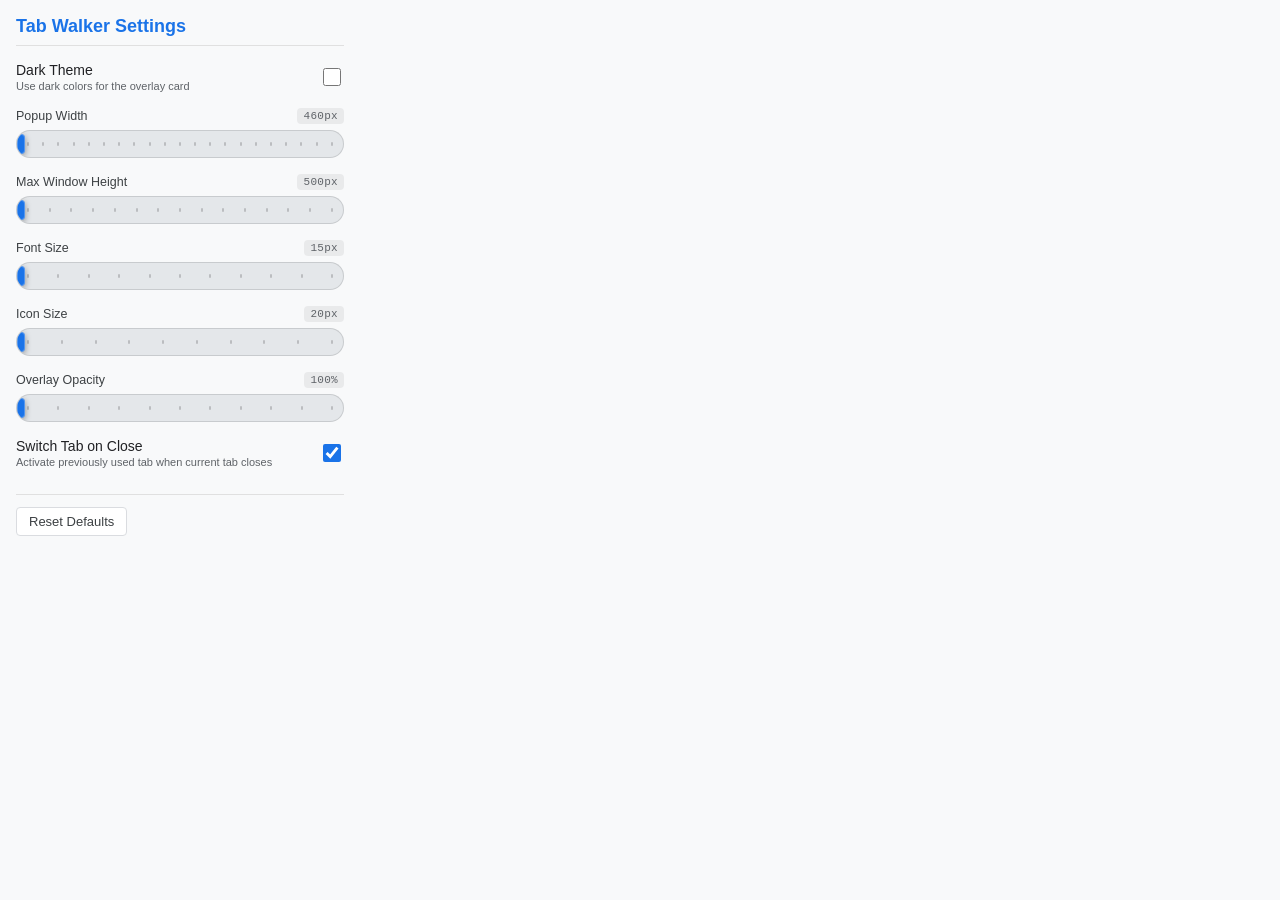
==== chrome-extension/settings/index.html @ c9946a63 "Implement high-craft Stepped Capsule Slider component for extension settings" ====
<!DOCTYPE html>
<html lang="en">
<head>
  <meta charset="UTF-8">
  <title>Tab Walker Settings</title>
  <link rel="stylesheet" href="style.css">
</head>
<body>
  <div class="settings-container">
    <header class="header">
      <h2>Tab Walker Settings</h2>
    </header>

    <form id="settings-form" class="settings-form">
      <!-- Dark Mode -->
      <div class="setting-row">
        <label for="isDarkTheme" class="setting-label">
          <span>Dark Theme</span>
          <small>Use dark colors for the overlay card</small>
        </label>
        <input type="checkbox" id="isDarkTheme" class="toggle-switch">
      </div>

      <!-- Popup Width -->
      <div class="slider-group" data-unit="px">
        <div class="slider-header">
          <label for="popupWidth" class="slider-label">Popup Width</label>
          <span class="slider-badge" id="popupWidth-badge">460px</span>
        </div>
        <div class="capsule-track-wrapper">
          <input type="range" id="popupWidth" min="300" max="800" step="25" value="460" class="capsule-range-input">
          <div class="capsule-track">
            <div class="ticks-container" id="popupWidth-ticks"></div>
            <div class="capsule-thumb" id="popupWidth-thumb"></div>
          </div>
        </div>
      </div>

      <!-- Max Window Height -->
      <div class="slider-group" data-unit="px">
        <div class="slider-header">
          <label for="windowHeight" class="slider-label">Max Window Height</label>
          <span class="slider-badge" id="windowHeight-badge">500px</span>
        </div>
        <div class="capsule-track-wrapper">
          <input type="range" id="windowHeight" min="200" max="900" step="25" value="500" class="capsule-range-input">
          <div class="capsule-track">
            <div class="ticks-container" id="windowHeight-ticks"></div>
            <div class="capsule-thumb" id="windowHeight-thumb"></div>
          </div>
        </div>
      </div>

      <!-- Font Size -->
      <div class="slider-group" data-unit="px">
        <div class="slider-header">
          <label for="fontSize" class="slider-label">Font Size</label>
          <span class="slider-badge" id="fontSize-badge">15px</span>
        </div>
        <div class="capsule-track-wrapper">
          <input type="range" id="fontSize" min="12" max="22" step="1" value="15" class="capsule-range-input">
          <div class="capsule-track">
            <div class="ticks-container" id="fontSize-ticks"></div>
            <div class="capsule-thumb" id="fontSize-thumb"></div>
          </div>
        </div>
      </div>

      <!-- Icon Size -->
      <div class="slider-group" data-unit="px">
        <div class="slider-header">
          <label for="iconSize" class="slider-label">Icon Size</label>
          <span class="slider-badge" id="iconSize-badge">20px</span>
        </div>
        <div class="capsule-track-wrapper">
          <input type="range" id="iconSize" min="14" max="32" step="2" value="20" class="capsule-range-input">
          <div class="capsule-track">
            <div class="ticks-container" id="iconSize-ticks"></div>
            <div class="capsule-thumb" id="iconSize-thumb"></div>
          </div>
        </div>
      </div>

      <!-- Opacity -->
      <div class="slider-group" data-unit="%">
        <div class="slider-header">
          <label for="opacity" class="slider-label">Overlay Opacity</label>
          <span class="slider-badge" id="opacity-badge">100%</span>
        </div>
        <div class="capsule-track-wrapper">
          <input type="range" id="opacity" min="50" max="100" step="5" value="100" class="capsule-range-input">
          <div class="capsule-track">
            <div class="ticks-container" id="opacity-ticks"></div>
            <div class="capsule-thumb" id="opacity-thumb"></div>
          </div>
        </div>
      </div>

      <!-- Switch on close -->
      <div class="setting-row">
        <label for="isSwitchingToPreviouslyUsedTab" class="setting-label">
          <span>Switch Tab on Close</span>
          <small>Activate previously used tab when current tab closes</small>
        </label>
        <input type="checkbox" id="isSwitchingToPreviouslyUsedTab" class="toggle-switch" checked>
      </div>

      <!-- Actions -->
      <div class="actions">
        <button type="button" id="reset-btn" class="btn btn-secondary">Reset Defaults</button>
        <span id="save-status" class="save-status">Saved!</span>
      </div>
    </form>
  </div>

  <script src="index.js"></script>
</body>
</html>
---- chrome-extension/settings/style.css ----
* {
  box-sizing: border-box;
}

:root {
  --setting-label-color: #3c4043;
  --badge-bg: rgba(0, 0, 0, 0.06);
  --badge-color: #5f6368;
  --track-bg: #e4e7ea;
  --track-border: rgba(0, 0, 0, 0.12);
  --tick-bg: rgba(0, 0, 0, 0.18);
  --thumb-bg: #1a73e8;
  --thumb-active-bg: #1557b0;
}

body {
  margin: 0;
  padding: 0;
  font-family: -apple-system, BlinkMacSystemFont, "Segoe UI", Roboto, Helvetica, Arial, sans-serif;
  background-color: #f8f9fa;
  color: #202124;
  width: 360px;
  user-select: none;
  transition: background-color 0.2s ease, color 0.2s ease;
}

.settings-container {
  padding: 16px;
}

.header {
  margin-bottom: 16px;
  border-bottom: 1px solid #e0e0e0;
  padding-bottom: 8px;
}

.header h2 {
  margin: 0;
  font-size: 18px;
  font-weight: 600;
  color: #1a73e8;
}

.settings-form {
  display: flex;
  flex-direction: column;
  gap: 16px;
}

.setting-row {
  display: flex;
  justify-content: space-between;
  align-items: center;
  gap: 12px;
}

.setting-label {
  display: flex;
  flex-direction: column;
  font-size: 14px;
  font-weight: 500;
  flex: 1;
}

.setting-label small {
  font-size: 11px;
  color: #5f6368;
  font-weight: normal;
  margin-top: 2px;
}

input[type="checkbox"].toggle-switch {
  width: 18px;
  height: 18px;
  cursor: pointer;
  accent-color: #1a73e8;
}

/* Stepped Capsule Slider Styling */
.slider-group {
  display: flex;
  flex-direction: column;
  gap: 6px;
}

.slider-header {
  display: flex;
  justify-content: space-between;
  align-items: center;
}

.slider-label {
  font-size: 12.5px;
  font-weight: 500;
  color: var(--setting-label-color);
  cursor: pointer;
}

.slider-badge {
  font-size: 11px;
  font-family: SFMono-Regular, Consolas, "Liberation Mono", Menlo, Courier, monospace;
  font-variant-numeric: tabular-nums;
  background: var(--badge-bg);
  color: var(--badge-color);
  padding: 2px 6px;
  border-radius: 4px;
  letter-spacing: 0.3px;
}

.capsule-track-wrapper {
  position: relative;
  width: 100%;
  height: 28px;
}

.capsule-range-input {
  position: absolute;
  top: 0;
  left: 0;
  width: 100%;
  height: 100%;
  opacity: 0;
  cursor: pointer;
  margin: 0;
  z-index: 3;
}

.capsule-track {
  position: absolute;
  top: 0;
  left: 0;
  right: 0;
  bottom: 0;
  border-radius: 14px;
  background: var(--track-bg);
  border: 1px solid var(--track-border);
  box-sizing: border-box;
  pointer-events: none;
  overflow: hidden;
  transition: background-color 0.2s ease, border-color 0.2s ease;
}

.ticks-container {
  position: absolute;
  top: 0;
  left: 10px;
  right: 10px;
  bottom: 0;
  display: flex;
  justify-content: space-between;
  align-items: center;
  pointer-events: none;
}

.tick-mark {
  width: 2px;
  height: 4px;
  background: var(--tick-bg);
  border-radius: 1px;
  flex-shrink: 0;
}

.capsule-thumb {
  position: absolute;
  top: 50%;
  width: 8px;
  height: 20px;
  border-radius: 4px;
  background: var(--thumb-bg);
  box-shadow: 0 2px 6px rgba(0, 0, 0, 0.4), inset 0 0 0 1px rgba(255, 255, 255, 0.25);
  transform: translateY(-50%);
  transition: transform 0.15s ease, background-color 0.15s ease;
  pointer-events: none;
  z-index: 2;
}

/* Micro-interactions */
.capsule-track-wrapper:hover .capsule-thumb {
  transform: translateY(-50%) scaleY(1.1);
}

.capsule-range-input:active ~ .capsule-track .capsule-thumb {
  transform: translateY(-50%) scale(0.9, 1.15);
  background: var(--thumb-active-bg);
}

.actions {
  margin-top: 10px;
  padding-top: 12px;
  border-top: 1px solid #e0e0e0;
  display: flex;
  align-items: center;
  justify-content: space-between;
}

.btn {
  padding: 6px 12px;
  border-radius: 4px;
  font-size: 13px;
  font-weight: 500;
  cursor: pointer;
  border: 1px solid #dadce0;
}

.btn-secondary {
  background-color: #ffffff;
  color: #3c4043;
}

.btn-secondary:hover {
  background-color: #f1f3f4;
}

.save-status {
  font-size: 12px;
  color: #1e8e3e;
  font-weight: 500;
  opacity: 0;
  transition: opacity 0.2s ease;
}

.save-status.show {
  opacity: 1;
}

/* Dark Theme Styles for Settings Page */
body.dark-theme {
  --setting-label-color: #C4C7D0;
  --badge-bg: rgba(255, 255, 255, 0.06);
  --badge-color: #8C909C;
  --track-bg: #18191E;
  --track-border: rgba(255, 255, 255, 0.05);
  --tick-bg: rgba(255, 255, 255, 0.12);
  --thumb-bg: #F1F3F5;
  --thumb-active-bg: #ffffff;

  background-color: #252629;
  color: #e9ebec;
}

body.dark-theme .header {
  border-bottom-color: #3e4044;
}

body.dark-theme .header h2 {
  color: #8ab4f8;
}

body.dark-theme .setting-label small {
  color: #9aa0a6;
}

body.dark-theme .actions {
  border-top-color: #3e4044;
}

body.dark-theme .btn-secondary {
  background-color: #35393c;
  color: #e9ebec;
  border-color: #484c50;
}

body.dark-theme .btn-secondary:hover {
  background-color: #42464a;
}
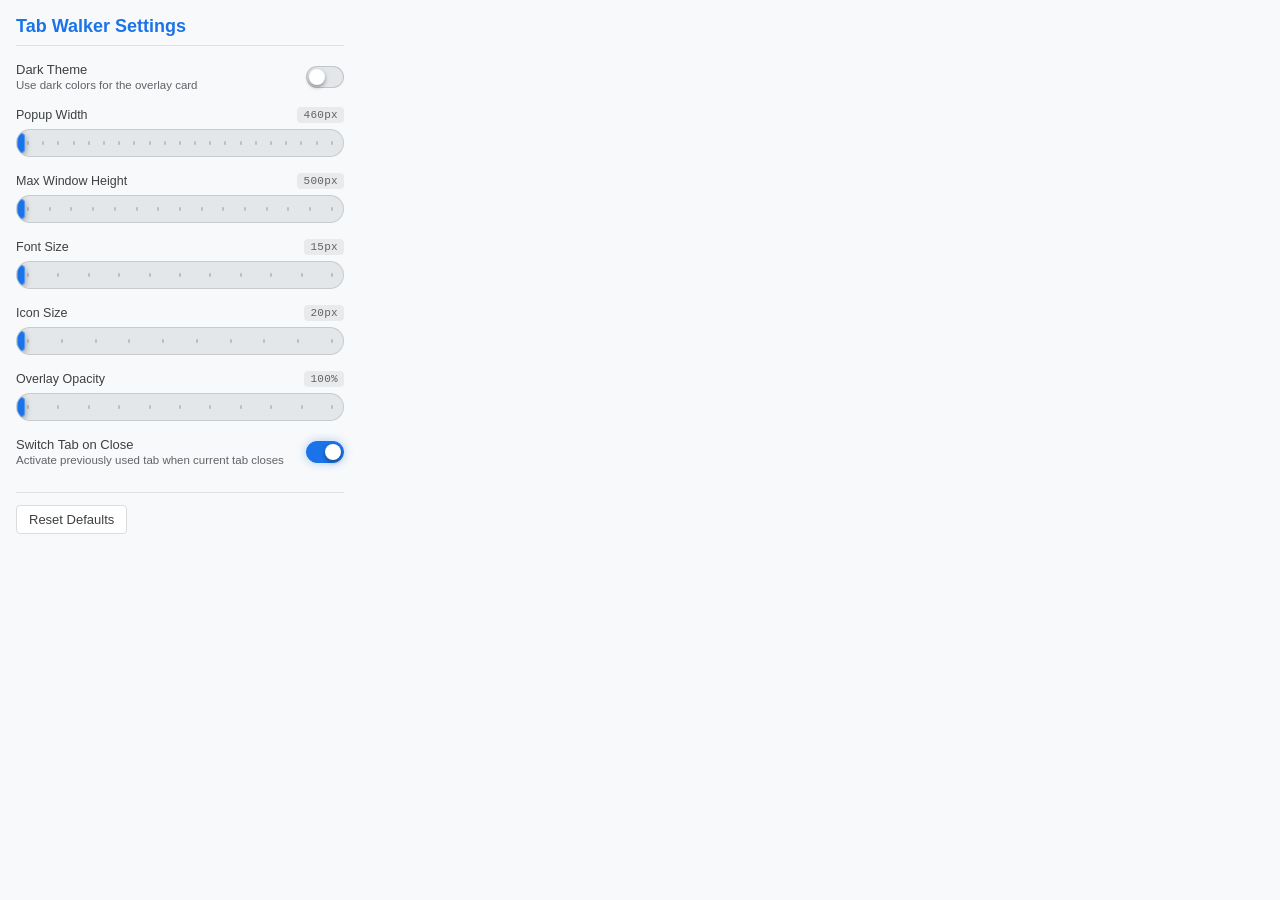
==== commit 1dfd1708: "Implement high-craft Craft Toggle Switch component with spring transition and accessibility attribut" ====
--- a/chrome-extension/settings/index.html
+++ b/chrome-extension/settings/index.html
@@ -18,7 +18,12 @@
           <span>Dark Theme</span>
           <small>Use dark colors for the overlay card</small>
         </label>
-        <input type="checkbox" id="isDarkTheme" class="toggle-switch">
+        <div class="craft-toggle-wrapper">
+          <input type="checkbox" id="isDarkTheme" class="craft-toggle-input" role="switch" aria-checked="false">
+          <div class="craft-toggle-track">
+            <div class="craft-toggle-thumb"></div>
+          </div>
+        </div>
       </div>
 
       <!-- Popup Width -->
@@ -102,7 +107,12 @@
           <span>Switch Tab on Close</span>
           <small>Activate previously used tab when current tab closes</small>
         </label>
-        <input type="checkbox" id="isSwitchingToPreviouslyUsedTab" class="toggle-switch" checked>
+        <div class="craft-toggle-wrapper">
+          <input type="checkbox" id="isSwitchingToPreviouslyUsedTab" class="craft-toggle-input" role="switch" aria-checked="true" checked>
+          <div class="craft-toggle-track">
+            <div class="craft-toggle-thumb"></div>
+          </div>
+        </div>
       </div>
 
       <!-- Actions -->
--- a/chrome-extension/settings/style.css
+++ b/chrome-extension/settings/style.css
@@ -4,6 +4,7 @@
 
 :root {
   --setting-label-color: #3c4043;
+  --setting-small-color: #5f6368;
   --badge-bg: rgba(0, 0, 0, 0.06);
   --badge-color: #5f6368;
   --track-bg: #e4e7ea;
@@ -11,6 +12,11 @@
   --tick-bg: rgba(0, 0, 0, 0.18);
   --thumb-bg: #1a73e8;
   --thumb-active-bg: #1557b0;
+
+  --toggle-track-bg: #e4e7ea;
+  --toggle-track-border: rgba(0, 0, 0, 0.15);
+  --toggle-active-bg: #1a73e8;
+  --toggle-glow: rgba(26, 115, 232, 0.35);
 }
 
 body {
@@ -57,23 +63,89 @@
 .setting-label {
   display: flex;
   flex-direction: column;
-  font-size: 14px;
+  font-size: 13px;
   font-weight: 500;
+  color: var(--setting-label-color);
   flex: 1;
+  cursor: pointer;
 }
 
 .setting-label small {
-  font-size: 11px;
-  color: #5f6368;
+  font-size: 11.5px;
+  color: var(--setting-small-color);
   font-weight: normal;
   margin-top: 2px;
 }
 
-input[type="checkbox"].toggle-switch {
-  width: 18px;
-  height: 18px;
-  cursor: pointer;
-  accent-color: #1a73e8;
+/* Craft Toggle Switch Component */
+.craft-toggle-wrapper {
+  position: relative;
+  width: 38px;
+  height: 22px;
+  flex-shrink: 0;
+}
+
+.craft-toggle-input {
+  position: absolute;
+  top: 0;
+  left: 0;
+  width: 100%;
+  height: 100%;
+  opacity: 0;
+  cursor: pointer;
+  margin: 0;
+  z-index: 3;
+}
+
+.craft-toggle-track {
+  position: absolute;
+  top: 0;
+  left: 0;
+  right: 0;
+  bottom: 0;
+  border-radius: 9999px;
+  background: var(--toggle-track-bg);
+  border: 1px solid var(--toggle-track-border);
+  box-sizing: border-box;
+  pointer-events: none;
+  transition: background-color 0.2s cubic-bezier(0.16, 1, 0.3, 1), border-color 0.2s ease, box-shadow 0.2s ease;
+}
+
+.craft-toggle-thumb {
+  position: absolute;
+  top: 2px;
+  left: 2px;
+  width: 16px;
+  height: 16px;
+  border-radius: 50%;
+  background: #FFFFFF;
+  box-shadow: 0 2px 4px rgba(0, 0, 0, 0.4);
+  transition: transform 0.2s cubic-bezier(0.16, 1, 0.3, 1), background-color 0.2s ease;
+  pointer-events: none;
+}
+
+.craft-toggle-input:checked ~ .craft-toggle-track {
+  background: var(--toggle-active-bg);
+  border-color: var(--toggle-active-bg);
+  box-shadow: 0 0 10px var(--toggle-glow);
+}
+
+.craft-toggle-input:checked ~ .craft-toggle-track .craft-toggle-thumb {
+  transform: translateX(16px);
+}
+
+/* Tactile Feel / Active Click Stretch */
+.craft-toggle-input:active ~ .craft-toggle-track .craft-toggle-thumb {
+  transform: scaleX(1.15);
+}
+
+.craft-toggle-input:checked:active ~ .craft-toggle-track .craft-toggle-thumb {
+  transform: translateX(16px) scaleX(1.15);
+}
+
+.craft-toggle-input:focus-visible ~ .craft-toggle-track {
+  outline: 2px solid #448aff;
+  outline-offset: 2px;
 }
 
 /* Stepped Capsule Slider Styling */
@@ -225,7 +297,8 @@
 
 /* Dark Theme Styles for Settings Page */
 body.dark-theme {
-  --setting-label-color: #C4C7D0;
+  --setting-label-color: #E2E8F0;
+  --setting-small-color: #64748B;
   --badge-bg: rgba(255, 255, 255, 0.06);
   --badge-color: #8C909C;
   --track-bg: #18191E;
@@ -234,6 +307,11 @@
   --thumb-bg: #F1F3F5;
   --thumb-active-bg: #ffffff;
 
+  --toggle-track-bg: #1A1B20;
+  --toggle-track-border: rgba(255, 255, 255, 0.08);
+  --toggle-active-bg: #448aff;
+  --toggle-glow: rgba(68, 138, 255, 0.35);
+
   background-color: #252629;
   color: #e9ebec;
 }
@@ -244,10 +322,6 @@
 
 body.dark-theme .header h2 {
   color: #8ab4f8;
-}
-
-body.dark-theme .setting-label small {
-  color: #9aa0a6;
 }
 
 body.dark-theme .actions {
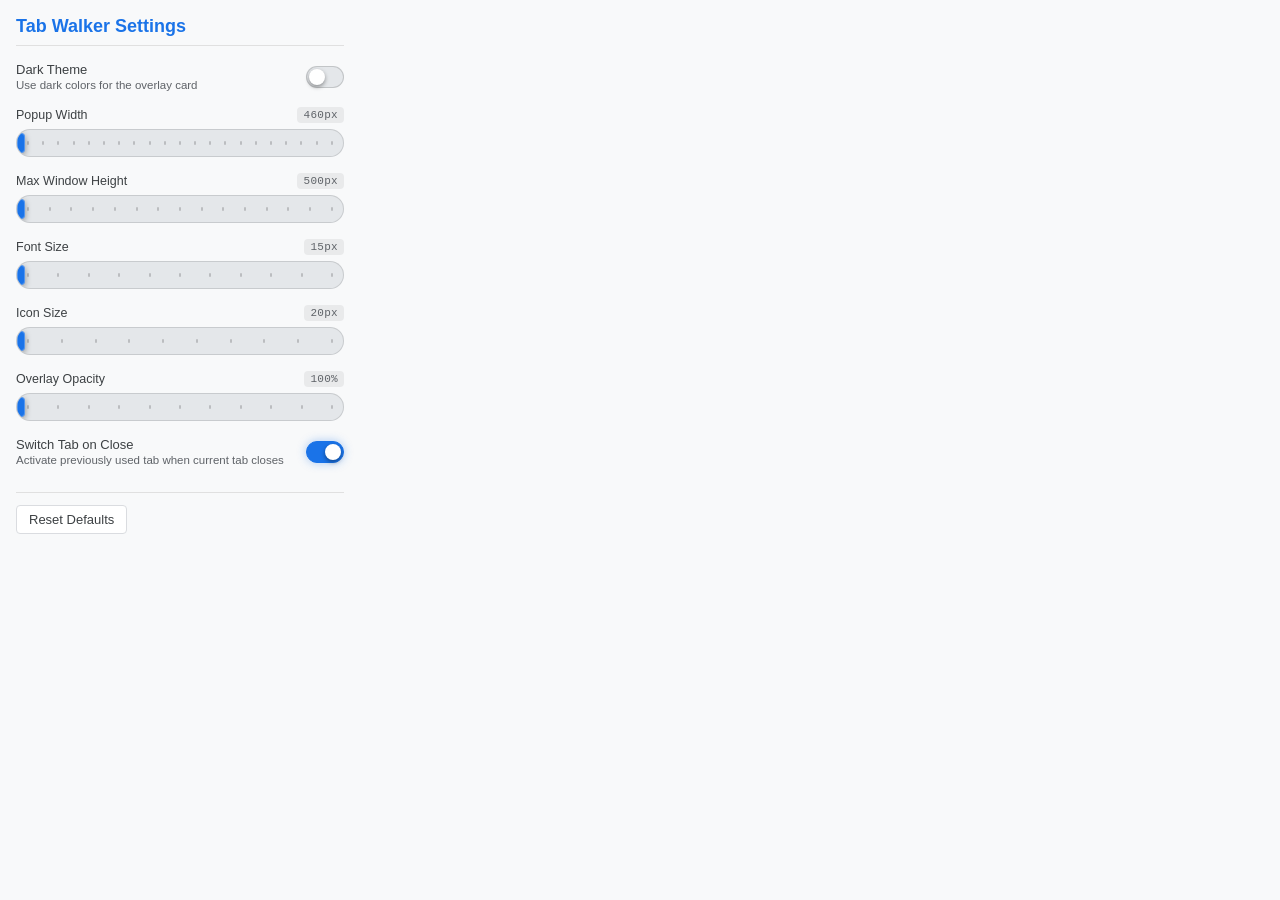
==== commit efbd54aa: "Add active fill background bar to Stepped Capsule Sliders in settings" ====
--- a/chrome-extension/settings/index.html
+++ b/chrome-extension/settings/index.html
@@ -35,6 +35,7 @@
         <div class="capsule-track-wrapper">
           <input type="range" id="popupWidth" min="300" max="800" step="25" value="460" class="capsule-range-input">
           <div class="capsule-track">
+            <div class="capsule-fill" id="popupWidth-fill"></div>
             <div class="ticks-container" id="popupWidth-ticks"></div>
             <div class="capsule-thumb" id="popupWidth-thumb"></div>
           </div>
@@ -50,6 +51,7 @@
         <div class="capsule-track-wrapper">
           <input type="range" id="windowHeight" min="200" max="900" step="25" value="500" class="capsule-range-input">
           <div class="capsule-track">
+            <div class="capsule-fill" id="windowHeight-fill"></div>
             <div class="ticks-container" id="windowHeight-ticks"></div>
             <div class="capsule-thumb" id="windowHeight-thumb"></div>
           </div>
@@ -65,6 +67,7 @@
         <div class="capsule-track-wrapper">
           <input type="range" id="fontSize" min="12" max="22" step="1" value="15" class="capsule-range-input">
           <div class="capsule-track">
+            <div class="capsule-fill" id="fontSize-fill"></div>
             <div class="ticks-container" id="fontSize-ticks"></div>
             <div class="capsule-thumb" id="fontSize-thumb"></div>
           </div>
@@ -80,6 +83,7 @@
         <div class="capsule-track-wrapper">
           <input type="range" id="iconSize" min="14" max="32" step="2" value="20" class="capsule-range-input">
           <div class="capsule-track">
+            <div class="capsule-fill" id="iconSize-fill"></div>
             <div class="ticks-container" id="iconSize-ticks"></div>
             <div class="capsule-thumb" id="iconSize-thumb"></div>
           </div>
@@ -95,6 +99,7 @@
         <div class="capsule-track-wrapper">
           <input type="range" id="opacity" min="50" max="100" step="5" value="100" class="capsule-range-input">
           <div class="capsule-track">
+            <div class="capsule-fill" id="opacity-fill"></div>
             <div class="ticks-container" id="opacity-ticks"></div>
             <div class="capsule-thumb" id="opacity-thumb"></div>
           </div>
--- a/chrome-extension/settings/style.css
+++ b/chrome-extension/settings/style.css
@@ -9,6 +9,7 @@
   --badge-color: #5f6368;
   --track-bg: #e4e7ea;
   --track-border: rgba(0, 0, 0, 0.12);
+  --fill-bg: rgba(26, 115, 232, 0.25);
   --tick-bg: rgba(0, 0, 0, 0.18);
   --thumb-bg: #1a73e8;
   --thumb-active-bg: #1557b0;
@@ -212,6 +213,19 @@
   transition: background-color 0.2s ease, border-color 0.2s ease;
 }
 
+.capsule-fill {
+  position: absolute;
+  top: 0;
+  left: 0;
+  bottom: 0;
+  width: 0%;
+  border-radius: 14px;
+  background: var(--fill-bg);
+  transition: width 0.05s ease-out, background-color 0.2s ease;
+  pointer-events: none;
+  z-index: 1;
+}
+
 .ticks-container {
   position: absolute;
   top: 0;
@@ -222,6 +236,7 @@
   justify-content: space-between;
   align-items: center;
   pointer-events: none;
+  z-index: 2;
 }
 
 .tick-mark {
@@ -243,7 +258,7 @@
   transform: translateY(-50%);
   transition: transform 0.15s ease, background-color 0.15s ease;
   pointer-events: none;
-  z-index: 2;
+  z-index: 3;
 }
 
 /* Micro-interactions */
@@ -303,6 +318,7 @@
   --badge-color: #8C909C;
   --track-bg: #18191E;
   --track-border: rgba(255, 255, 255, 0.05);
+  --fill-bg: rgba(255, 255, 255, 0.12);
   --tick-bg: rgba(255, 255, 255, 0.12);
   --thumb-bg: #F1F3F5;
   --thumb-active-bg: #ffffff;
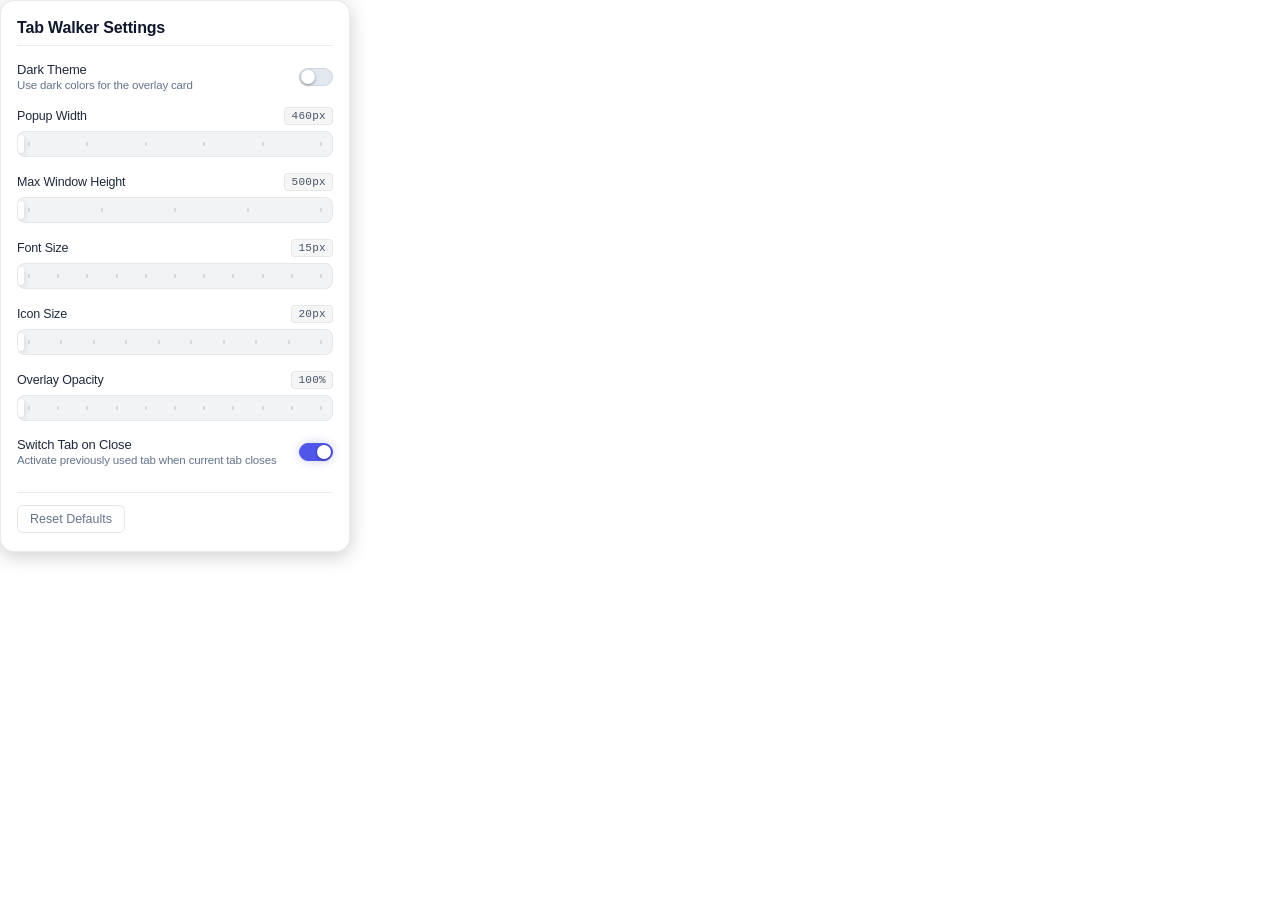
==== commit d476779f: "Implement high-craft Settings modal component supporting Light and Dark modes via CSS variables" ====
--- a/chrome-extension/settings/index.html
+++ b/chrome-extension/settings/index.html
@@ -5,7 +5,7 @@
   <title>Tab Walker Settings</title>
   <link rel="stylesheet" href="style.css">
 </head>
-<body>
+<body data-theme="light">
   <div class="settings-container">
     <header class="header">
       <h2>Tab Walker Settings</h2>
--- a/chrome-extension/settings/style.css
+++ b/chrome-extension/settings/style.css
@@ -2,50 +2,107 @@
   box-sizing: border-box;
 }
 
-:root {
-  --setting-label-color: #3c4043;
-  --setting-small-color: #5f6368;
-  --badge-bg: rgba(0, 0, 0, 0.06);
-  --badge-color: #5f6368;
-  --track-bg: #e4e7ea;
-  --track-border: rgba(0, 0, 0, 0.12);
-  --fill-bg: rgba(26, 115, 232, 0.25);
-  --tick-bg: rgba(0, 0, 0, 0.18);
-  --thumb-bg: #1a73e8;
-  --thumb-active-bg: #1557b0;
-
-  --toggle-track-bg: #e4e7ea;
-  --toggle-track-border: rgba(0, 0, 0, 0.15);
-  --toggle-active-bg: #1a73e8;
-  --toggle-glow: rgba(26, 115, 232, 0.35);
+:root,
+[data-theme="light"] {
+  /* Radii */
+  --radius-outer: 14px;
+  --radius-track: 8px;
+  --radius-thumb: 3px;
+  --radius-badge: 4px;
+  --radius-btn: 6px;
+  --radius-tick: 1px;
+  --radius-toggle-track: 999px;
+  --radius-toggle-thumb: 50%;
+
+  /* Light Theme Color Tokens */
+  --bg-surface: #FFFFFF;
+  --border-surface: rgba(0, 0, 0, 0.08);
+  --text-primary: #0F172A;
+  --text-secondary: #64748B;
+  --text-label: #1E293B;
+
+  --track-bg: #F1F3F5;
+  --track-border: rgba(0, 0, 0, 0.05);
+  --fill-bg: rgba(79, 86, 233, 0.18);
+  --thumb-bg: #FFFFFF;
+  --thumb-shadow: 0 2px 6px rgba(0, 0, 0, 0.15);
+  --tick-bg: rgba(0, 0, 0, 0.12);
+
+  --badge-bg: rgba(0, 0, 0, 0.04);
+  --badge-color: #475569;
+  --badge-border: rgba(0, 0, 0, 0.06);
+
+  --toggle-track-bg: #E2E8F0;
+  --toggle-track-border: rgba(0, 0, 0, 0.08);
+  --toggle-active-bg: #4F56E9;
+  --toggle-glow: rgba(79, 86, 233, 0.3);
+
+  --btn-border: rgba(0, 0, 0, 0.1);
+  --btn-text: #64748B;
+  --btn-hover-bg: rgba(0, 0, 0, 0.04);
+}
+
+body.dark-theme,
+[data-theme="dark"] {
+  /* Dark Theme Color Tokens */
+  --bg-surface: #111215;
+  --border-surface: rgba(255, 255, 255, 0.08);
+  --text-primary: #FFFFFF;
+  --text-secondary: #6C707E;
+  --text-label: #E4E5EB;
+
+  --track-bg: #18191E;
+  --track-border: rgba(255, 255, 255, 0.04);
+  --fill-bg: rgba(255, 255, 255, 0.08);
+  --thumb-bg: #E8EAEE;
+  --thumb-shadow: 0 2px 6px rgba(0, 0, 0, 0.6);
+  --tick-bg: rgba(255, 255, 255, 0.12);
+
+  --badge-bg: rgba(255, 255, 255, 0.05);
+  --badge-color: #8C909F;
+  --badge-border: rgba(255, 255, 255, 0.06);
+
+  --toggle-track-bg: #22242A;
+  --toggle-track-border: rgba(255, 255, 255, 0.08);
+  --toggle-active-bg: #4F56E9;
+  --toggle-glow: rgba(79, 86, 233, 0.35);
+
+  --btn-border: rgba(255, 255, 255, 0.08);
+  --btn-text: #8A8E9B;
+  --btn-hover-bg: rgba(255, 255, 255, 0.04);
 }
 
 body {
   margin: 0;
   padding: 0;
-  font-family: -apple-system, BlinkMacSystemFont, "Segoe UI", Roboto, Helvetica, Arial, sans-serif;
-  background-color: #f8f9fa;
-  color: #202124;
-  width: 360px;
+  font-family: -apple-system, BlinkMacSystemFont, "SF Pro Text", Inter, sans-serif;
+  letter-spacing: -0.01em;
+  background-color: var(--bg-surface);
+  color: var(--text-primary);
+  width: 350px;
   user-select: none;
   transition: background-color 0.2s ease, color 0.2s ease;
 }
 
 .settings-container {
-  padding: 16px;
+  padding: 18px 16px;
+  background-color: var(--bg-surface);
+  border: 1px solid var(--border-surface);
+  border-radius: var(--radius-outer);
+  box-shadow: 0 4px 20px rgba(0, 0, 0, 0.2);
 }
 
 .header {
   margin-bottom: 16px;
-  border-bottom: 1px solid #e0e0e0;
+  border-bottom: 1px solid var(--border-surface);
   padding-bottom: 8px;
 }
 
 .header h2 {
   margin: 0;
-  font-size: 18px;
+  font-size: 16px;
   font-weight: 600;
-  color: #1a73e8;
+  color: var(--text-primary);
 }
 
 .settings-form {
@@ -66,14 +123,14 @@
   flex-direction: column;
   font-size: 13px;
   font-weight: 500;
-  color: var(--setting-label-color);
+  color: var(--text-label);
   flex: 1;
   cursor: pointer;
 }
 
 .setting-label small {
   font-size: 11.5px;
-  color: var(--setting-small-color);
+  color: var(--text-secondary);
   font-weight: normal;
   margin-top: 2px;
 }
@@ -81,8 +138,8 @@
 /* Craft Toggle Switch Component */
 .craft-toggle-wrapper {
   position: relative;
-  width: 38px;
-  height: 22px;
+  width: 34px;
+  height: 18px;
   flex-shrink: 0;
 }
 
@@ -104,7 +161,7 @@
   left: 0;
   right: 0;
   bottom: 0;
-  border-radius: 9999px;
+  border-radius: var(--radius-toggle-track);
   background: var(--toggle-track-bg);
   border: 1px solid var(--toggle-track-border);
   box-sizing: border-box;
@@ -114,13 +171,13 @@
 
 .craft-toggle-thumb {
   position: absolute;
-  top: 2px;
-  left: 2px;
-  width: 16px;
-  height: 16px;
-  border-radius: 50%;
+  top: 1px;
+  left: 1px;
+  width: 14px;
+  height: 14px;
+  border-radius: var(--radius-toggle-thumb);
   background: #FFFFFF;
-  box-shadow: 0 2px 4px rgba(0, 0, 0, 0.4);
+  box-shadow: 0 1px 3px rgba(0, 0, 0, 0.4);
   transition: transform 0.2s cubic-bezier(0.16, 1, 0.3, 1), background-color 0.2s ease;
   pointer-events: none;
 }
@@ -145,7 +202,7 @@
 }
 
 .craft-toggle-input:focus-visible ~ .craft-toggle-track {
-  outline: 2px solid #448aff;
+  outline: 2px solid var(--toggle-active-bg);
   outline-offset: 2px;
 }
 
@@ -165,7 +222,7 @@
 .slider-label {
   font-size: 12.5px;
   font-weight: 500;
-  color: var(--setting-label-color);
+  color: var(--text-label);
   cursor: pointer;
 }
 
@@ -175,15 +232,16 @@
   font-variant-numeric: tabular-nums;
   background: var(--badge-bg);
   color: var(--badge-color);
+  border: 1px solid var(--badge-border);
   padding: 2px 6px;
-  border-radius: 4px;
+  border-radius: var(--radius-badge);
   letter-spacing: 0.3px;
 }
 
 .capsule-track-wrapper {
   position: relative;
   width: 100%;
-  height: 28px;
+  height: 26px;
 }
 
 .capsule-range-input {
@@ -204,7 +262,7 @@
   left: 0;
   right: 0;
   bottom: 0;
-  border-radius: 14px;
+  border-radius: var(--radius-track);
   background: var(--track-bg);
   border: 1px solid var(--track-border);
   box-sizing: border-box;
@@ -219,7 +277,7 @@
   left: 0;
   bottom: 0;
   width: 0%;
-  border-radius: 14px;
+  border-radius: var(--radius-track) 0 0 var(--radius-track);
   background: var(--fill-bg);
   transition: width 0.05s ease-out, background-color 0.2s ease;
   pointer-events: none;
@@ -243,18 +301,18 @@
   width: 2px;
   height: 4px;
   background: var(--tick-bg);
-  border-radius: 1px;
+  border-radius: var(--radius-tick);
   flex-shrink: 0;
 }
 
 .capsule-thumb {
   position: absolute;
   top: 50%;
-  width: 8px;
-  height: 20px;
-  border-radius: 4px;
+  width: 6px;
+  height: 18px;
+  border-radius: var(--radius-thumb);
   background: var(--thumb-bg);
-  box-shadow: 0 2px 6px rgba(0, 0, 0, 0.4), inset 0 0 0 1px rgba(255, 255, 255, 0.25);
+  box-shadow: var(--thumb-shadow);
   transform: translateY(-50%);
   transition: transform 0.15s ease, background-color 0.15s ease;
   pointer-events: none;
@@ -268,13 +326,12 @@
 
 .capsule-range-input:active ~ .capsule-track .capsule-thumb {
   transform: translateY(-50%) scale(0.9, 1.15);
-  background: var(--thumb-active-bg);
 }
 
 .actions {
   margin-top: 10px;
   padding-top: 12px;
-  border-top: 1px solid #e0e0e0;
+  border-top: 1px solid var(--border-surface);
   display: flex;
   align-items: center;
   justify-content: space-between;
@@ -282,20 +339,18 @@
 
 .btn {
   padding: 6px 12px;
-  border-radius: 4px;
-  font-size: 13px;
+  border-radius: var(--radius-btn);
+  font-size: 12.5px;
   font-weight: 500;
   cursor: pointer;
-  border: 1px solid #dadce0;
-}
-
-.btn-secondary {
-  background-color: #ffffff;
-  color: #3c4043;
+  border: 1px solid var(--btn-border);
+  background: transparent;
+  color: var(--btn-text);
+  transition: all 0.15s ease;
 }
 
 .btn-secondary:hover {
-  background-color: #f1f3f4;
+  background-color: var(--btn-hover-bg);
 }
 
 .save-status {
@@ -309,47 +364,3 @@
 .save-status.show {
   opacity: 1;
 }
-
-/* Dark Theme Styles for Settings Page */
-body.dark-theme {
-  --setting-label-color: #E2E8F0;
-  --setting-small-color: #64748B;
-  --badge-bg: rgba(255, 255, 255, 0.06);
-  --badge-color: #8C909C;
-  --track-bg: #18191E;
-  --track-border: rgba(255, 255, 255, 0.05);
-  --fill-bg: rgba(255, 255, 255, 0.12);
-  --tick-bg: rgba(255, 255, 255, 0.12);
-  --thumb-bg: #F1F3F5;
-  --thumb-active-bg: #ffffff;
-
-  --toggle-track-bg: #1A1B20;
-  --toggle-track-border: rgba(255, 255, 255, 0.08);
-  --toggle-active-bg: #448aff;
-  --toggle-glow: rgba(68, 138, 255, 0.35);
-
-  background-color: #252629;
-  color: #e9ebec;
-}
-
-body.dark-theme .header {
-  border-bottom-color: #3e4044;
-}
-
-body.dark-theme .header h2 {
-  color: #8ab4f8;
-}
-
-body.dark-theme .actions {
-  border-top-color: #3e4044;
-}
-
-body.dark-theme .btn-secondary {
-  background-color: #35393c;
-  color: #e9ebec;
-  border-color: #484c50;
-}
-
-body.dark-theme .btn-secondary:hover {
-  background-color: #42464a;
-}
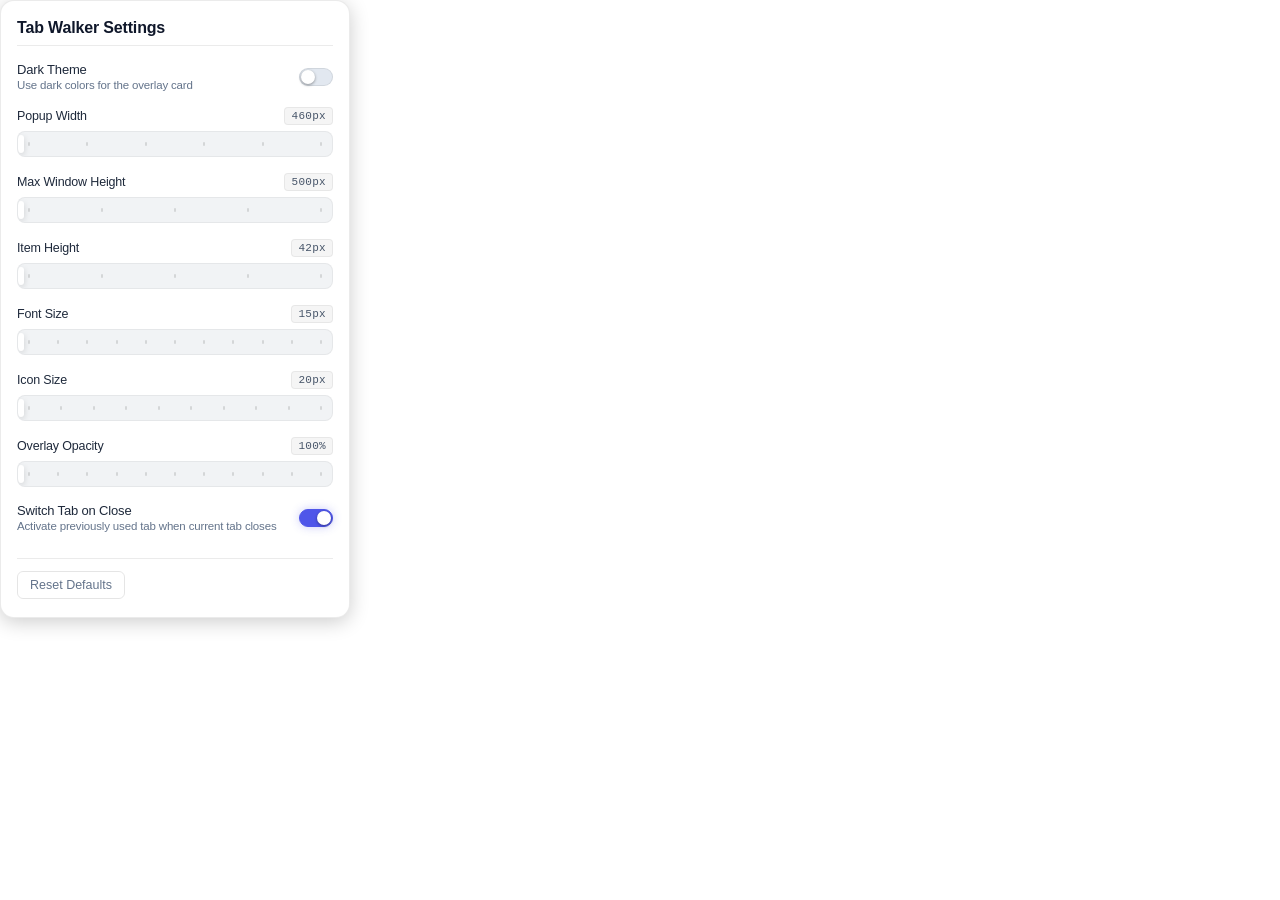
==== commit f7dcc192: "Add Item Height configuration slider to Settings UI and content script style binding" ====
--- a/chrome-extension/settings/index.html
+++ b/chrome-extension/settings/index.html
@@ -54,6 +54,22 @@
             <div class="capsule-fill" id="windowHeight-fill"></div>
             <div class="ticks-container" id="windowHeight-ticks"></div>
             <div class="capsule-thumb" id="windowHeight-thumb"></div>
+          </div>
+        </div>
+      </div>
+
+      <!-- Item Height -->
+      <div class="slider-group" data-unit="px">
+        <div class="slider-header">
+          <label for="tabHeight" class="slider-label">Item Height</label>
+          <span class="slider-badge" id="tabHeight-badge">42px</span>
+        </div>
+        <div class="capsule-track-wrapper">
+          <input type="range" id="tabHeight" min="28" max="60" step="2" value="42" class="capsule-range-input">
+          <div class="capsule-track">
+            <div class="capsule-fill" id="tabHeight-fill"></div>
+            <div class="ticks-container" id="tabHeight-ticks"></div>
+            <div class="capsule-thumb" id="tabHeight-thumb"></div>
           </div>
         </div>
       </div>
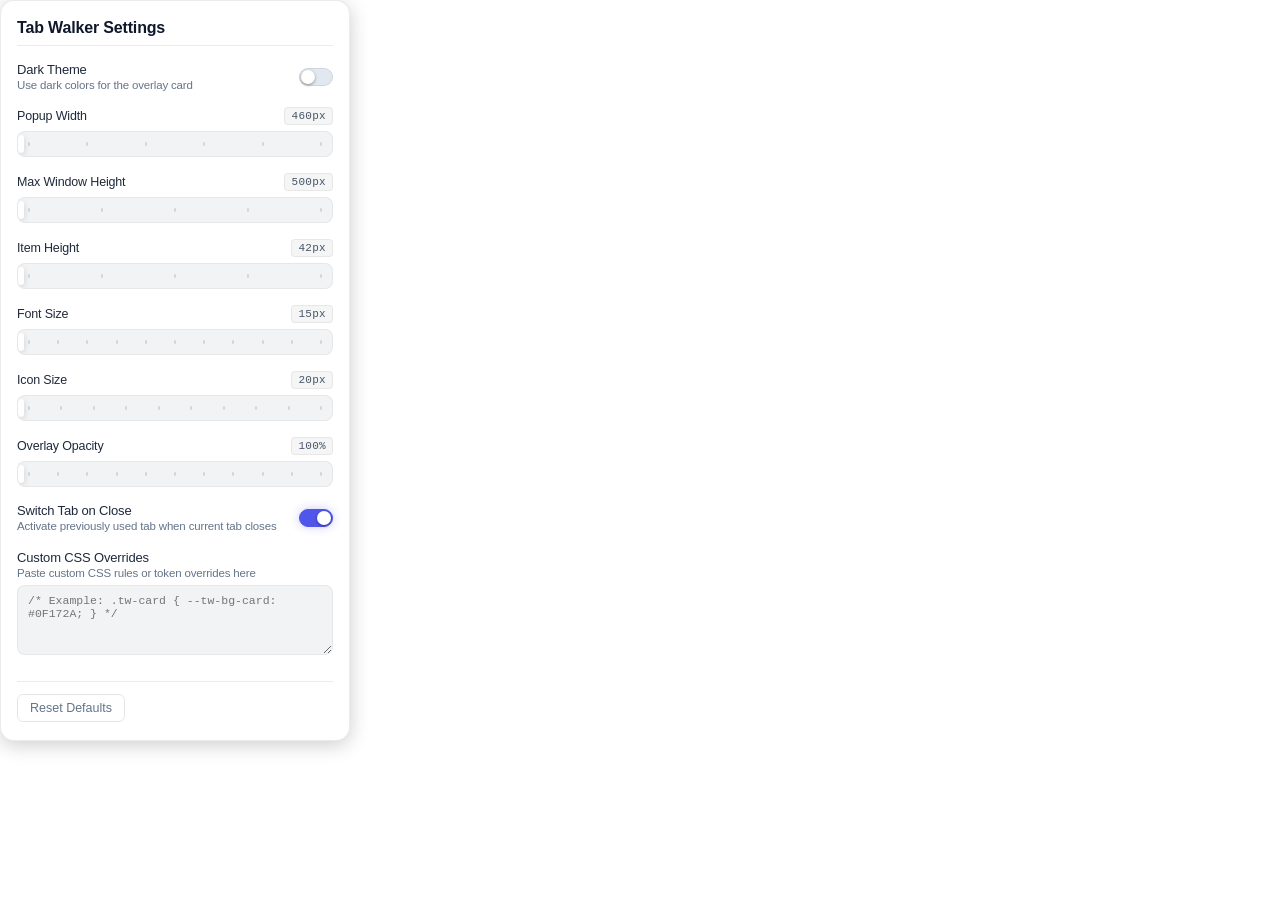
==== commit 57d012d1: "Centralize extension UI styling with CSS custom properties, stable semantic class names, and user CS" ====
--- a/chrome-extension/settings/index.html
+++ b/chrome-extension/settings/index.html
@@ -136,6 +136,15 @@
         </div>
       </div>
 
+      <!-- Custom CSS Overrides -->
+      <div class="custom-css-group">
+        <label for="customCss" class="setting-label">
+          <span>Custom CSS Overrides</span>
+          <small>Paste custom CSS rules or token overrides here</small>
+        </label>
+        <textarea id="customCss" class="custom-css-textarea" placeholder="/* Example: .tw-card { --tw-bg-card: #0F172A; } */" rows="4"></textarea>
+      </div>
+
       <!-- Actions -->
       <div class="actions">
         <button type="button" id="reset-btn" class="btn btn-secondary">Reset Defaults</button>
--- a/chrome-extension/settings/style.css
+++ b/chrome-extension/settings/style.css
@@ -328,6 +328,34 @@
   transform: translateY(-50%) scale(0.9, 1.15);
 }
 
+/* Custom CSS Overrides Group */
+.custom-css-group {
+  display: flex;
+  flex-direction: column;
+  gap: 6px;
+  margin-top: 2px;
+}
+
+.custom-css-textarea {
+  width: 100%;
+  min-height: 70px;
+  padding: 8px 10px;
+  font-family: SFMono-Regular, Consolas, "Liberation Mono", Menlo, Courier, monospace;
+  font-size: 11.5px;
+  border-radius: var(--radius-track);
+  border: 1px solid var(--track-border);
+  background: var(--track-bg);
+  color: var(--text-primary);
+  outline: none;
+  resize: vertical;
+  transition: border-color 0.15s ease, box-shadow 0.15s ease;
+}
+
+.custom-css-textarea:focus {
+  border-color: var(--toggle-active-bg);
+  box-shadow: 0 0 0 2px var(--toggle-glow);
+}
+
 .actions {
   margin-top: 10px;
   padding-top: 12px;
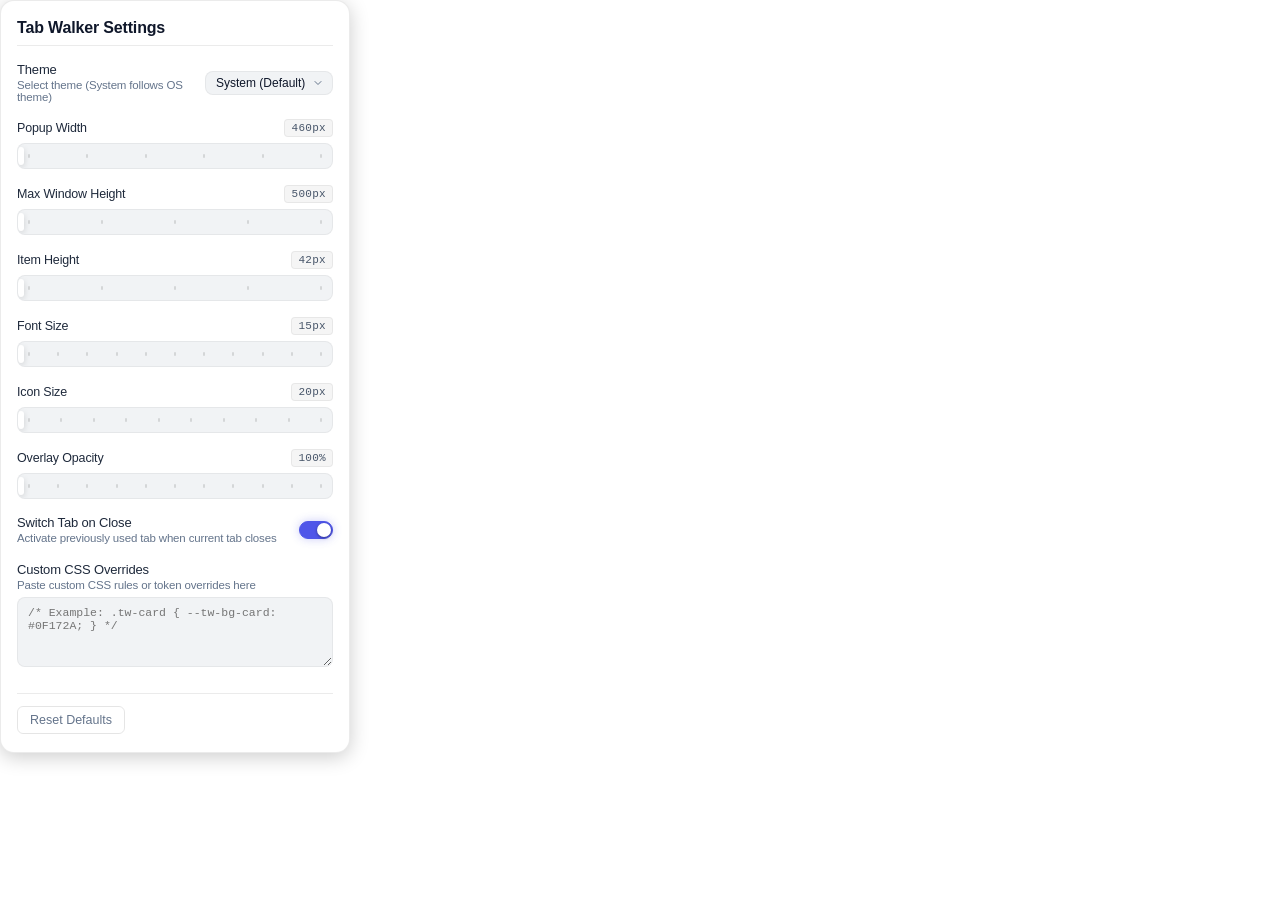
==== commit 2ad6537a: "Shield focus against webpage input hijacking, default to system theme, and add Ctrl +/- resizing" ====
--- a/chrome-extension/settings/index.html
+++ b/chrome-extension/settings/index.html
@@ -12,17 +12,18 @@
     </header>
 
     <form id="settings-form" class="settings-form">
-      <!-- Dark Mode -->
+      <!-- Theme Selection -->
       <div class="setting-row">
-        <label for="isDarkTheme" class="setting-label">
-          <span>Dark Theme</span>
-          <small>Use dark colors for the overlay card</small>
+        <label for="theme" class="setting-label">
+          <span>Theme</span>
+          <small>Select theme (System follows OS theme)</small>
         </label>
-        <div class="craft-toggle-wrapper">
-          <input type="checkbox" id="isDarkTheme" class="craft-toggle-input" role="switch" aria-checked="false">
-          <div class="craft-toggle-track">
-            <div class="craft-toggle-thumb"></div>
-          </div>
+        <div class="craft-select-wrapper">
+          <select id="theme" class="craft-select">
+            <option value="system">System (Default)</option>
+            <option value="light">Light</option>
+            <option value="dark">Dark</option>
+          </select>
         </div>
       </div>
 
--- a/chrome-extension/settings/style.css
+++ b/chrome-extension/settings/style.css
@@ -133,6 +133,41 @@
   color: var(--text-secondary);
   font-weight: normal;
   margin-top: 2px;
+}
+
+/* Craft Select Component */
+.craft-select-wrapper {
+  position: relative;
+  display: inline-flex;
+}
+
+.craft-select {
+  appearance: none;
+  -webkit-appearance: none;
+  background-color: var(--track-bg);
+  border: 1px solid var(--track-border);
+  color: var(--text-primary);
+  font-family: inherit;
+  font-size: 12px;
+  font-weight: 500;
+  padding: 4px 26px 4px 10px;
+  border-radius: var(--radius-track);
+  outline: none;
+  cursor: pointer;
+  transition: border-color 0.2s ease, background-color 0.2s ease, box-shadow 0.2s ease;
+  background-image: url("data:image/svg+xml;utf8,<svg xmlns='http://www.w3.org/2000/svg' width='12' height='12' viewBox='0 0 24 24' fill='none' stroke='%2364748B' stroke-width='2' stroke-linecap='round' stroke-linejoin='round'><polyline points='6 9 12 15 18 9'/></svg>");
+  background-repeat: no-repeat;
+  background-position: right 8px center;
+}
+
+body.dark-theme .craft-select,
+[data-theme="dark"] .craft-select {
+  background-image: url("data:image/svg+xml;utf8,<svg xmlns='http://www.w3.org/2000/svg' width='12' height='12' viewBox='0 0 24 24' fill='none' stroke='%238C909F' stroke-width='2' stroke-linecap='round' stroke-linejoin='round'><polyline points='6 9 12 15 18 9'/></svg>");
+}
+
+.craft-select:focus {
+  border-color: var(--toggle-active-bg);
+  box-shadow: 0 0 0 2px var(--toggle-glow);
 }
 
 /* Craft Toggle Switch Component */
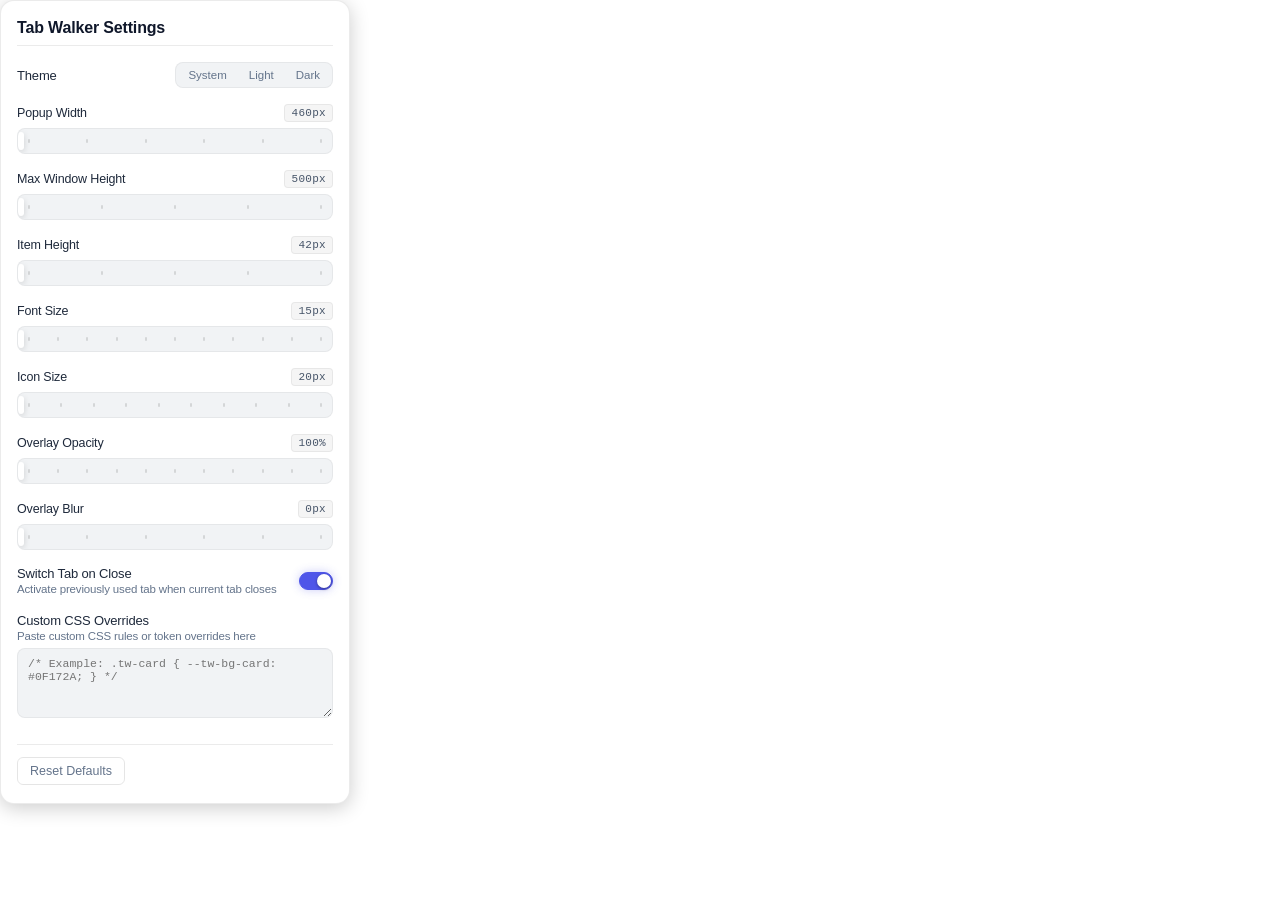
==== commit ff42b843: "Add overlay blur setting, theme button group, and focus shielding" ====
--- a/chrome-extension/settings/index.html
+++ b/chrome-extension/settings/index.html
@@ -14,16 +14,12 @@
     <form id="settings-form" class="settings-form">
       <!-- Theme Selection -->
       <div class="setting-row">
-        <label for="theme" class="setting-label">
-          <span>Theme</span>
-          <small>Select theme (System follows OS theme)</small>
-        </label>
-        <div class="craft-select-wrapper">
-          <select id="theme" class="craft-select">
-            <option value="system">System (Default)</option>
-            <option value="light">Light</option>
-            <option value="dark">Dark</option>
-          </select>
+        <label class="setting-label">Theme</label>
+        <div class="segmented-control" id="theme-button-group" role="radiogroup" aria-label="Theme Selection">
+          <button type="button" class="segmented-btn" data-value="system" role="radio" aria-checked="false">System</button>
+          <button type="button" class="segmented-btn" data-value="light" role="radio" aria-checked="false">Light</button>
+          <button type="button" class="segmented-btn" data-value="dark" role="radio" aria-checked="false">Dark</button>
+          <input type="hidden" id="theme" value="system">
         </div>
       </div>
 
@@ -123,6 +119,22 @@
         </div>
       </div>
 
+      <!-- Overlay Blur -->
+      <div class="slider-group" data-unit="px">
+        <div class="slider-header">
+          <label for="overlayBlur" class="slider-label">Overlay Blur</label>
+          <span class="slider-badge" id="overlayBlur-badge">0px</span>
+        </div>
+        <div class="capsule-track-wrapper">
+          <input type="range" id="overlayBlur" min="0" max="20" step="1" value="0" class="capsule-range-input">
+          <div class="capsule-track">
+            <div class="capsule-fill" id="overlayBlur-fill"></div>
+            <div class="ticks-container" id="overlayBlur-ticks"></div>
+            <div class="capsule-thumb" id="overlayBlur-thumb"></div>
+          </div>
+        </div>
+      </div>
+
       <!-- Switch on close -->
       <div class="setting-row">
         <label for="isSwitchingToPreviouslyUsedTab" class="setting-label">
--- a/chrome-extension/settings/style.css
+++ b/chrome-extension/settings/style.css
@@ -135,39 +135,61 @@
   margin-top: 2px;
 }
 
-/* Craft Select Component */
-.craft-select-wrapper {
+/* Segmented Button Group Component */
+.segmented-control {
+  display: inline-flex;
+  align-items: stretch;
+  height: 26px;
+  box-sizing: border-box;
+  background: var(--track-bg);
+  border: 1px solid var(--track-border);
+  border-radius: var(--radius-track);
+  padding: 2px;
+  gap: 2px;
   position: relative;
+  user-select: none;
+}
+
+.segmented-btn {
   display: inline-flex;
-}
-
-.craft-select {
-  appearance: none;
-  -webkit-appearance: none;
-  background-color: var(--track-bg);
-  border: 1px solid var(--track-border);
+  align-items: center;
+  justify-content: center;
+  height: 100%;
+  box-sizing: border-box;
+  background: transparent;
+  border: none;
+  outline: none;
+  font-family: inherit;
+  font-size: 11.5px;
+  font-weight: 500;
+  color: var(--text-secondary);
+  padding: 0 10px;
+  border-radius: calc(var(--radius-track) - 2px);
+  cursor: pointer;
+  transition: all 0.15s cubic-bezier(0.16, 1, 0.3, 1);
+  white-space: nowrap;
+}
+
+.segmented-btn.active,
+.segmented-btn[aria-checked="true"] {
+  background: var(--bg-surface);
   color: var(--text-primary);
-  font-family: inherit;
-  font-size: 12px;
-  font-weight: 500;
-  padding: 4px 26px 4px 10px;
-  border-radius: var(--radius-track);
-  outline: none;
-  cursor: pointer;
-  transition: border-color 0.2s ease, background-color 0.2s ease, box-shadow 0.2s ease;
-  background-image: url("data:image/svg+xml;utf8,<svg xmlns='http://www.w3.org/2000/svg' width='12' height='12' viewBox='0 0 24 24' fill='none' stroke='%2364748B' stroke-width='2' stroke-linecap='round' stroke-linejoin='round'><polyline points='6 9 12 15 18 9'/></svg>");
-  background-repeat: no-repeat;
-  background-position: right 8px center;
-}
-
-body.dark-theme .craft-select,
-[data-theme="dark"] .craft-select {
-  background-image: url("data:image/svg+xml;utf8,<svg xmlns='http://www.w3.org/2000/svg' width='12' height='12' viewBox='0 0 24 24' fill='none' stroke='%238C909F' stroke-width='2' stroke-linecap='round' stroke-linejoin='round'><polyline points='6 9 12 15 18 9'/></svg>");
-}
-
-.craft-select:focus {
-  border-color: var(--toggle-active-bg);
-  box-shadow: 0 0 0 2px var(--toggle-glow);
+  box-shadow: 0 1px 3px rgba(0, 0, 0, 0.12), 0 1px 2px rgba(0, 0, 0, 0.08);
+  font-weight: 600;
+}
+
+body.dark-theme .segmented-btn.active,
+body.dark-theme .segmented-btn[aria-checked="true"],
+[data-theme="dark"] .segmented-btn.active,
+[data-theme="dark"] .segmented-btn[aria-checked="true"] {
+  background: #252830;
+  color: #FFFFFF;
+  box-shadow: 0 1px 4px rgba(0, 0, 0, 0.5);
+}
+
+.segmented-btn:focus-visible {
+  outline: 2px solid var(--toggle-active-bg);
+  outline-offset: 1px;
 }
 
 /* Craft Toggle Switch Component */
